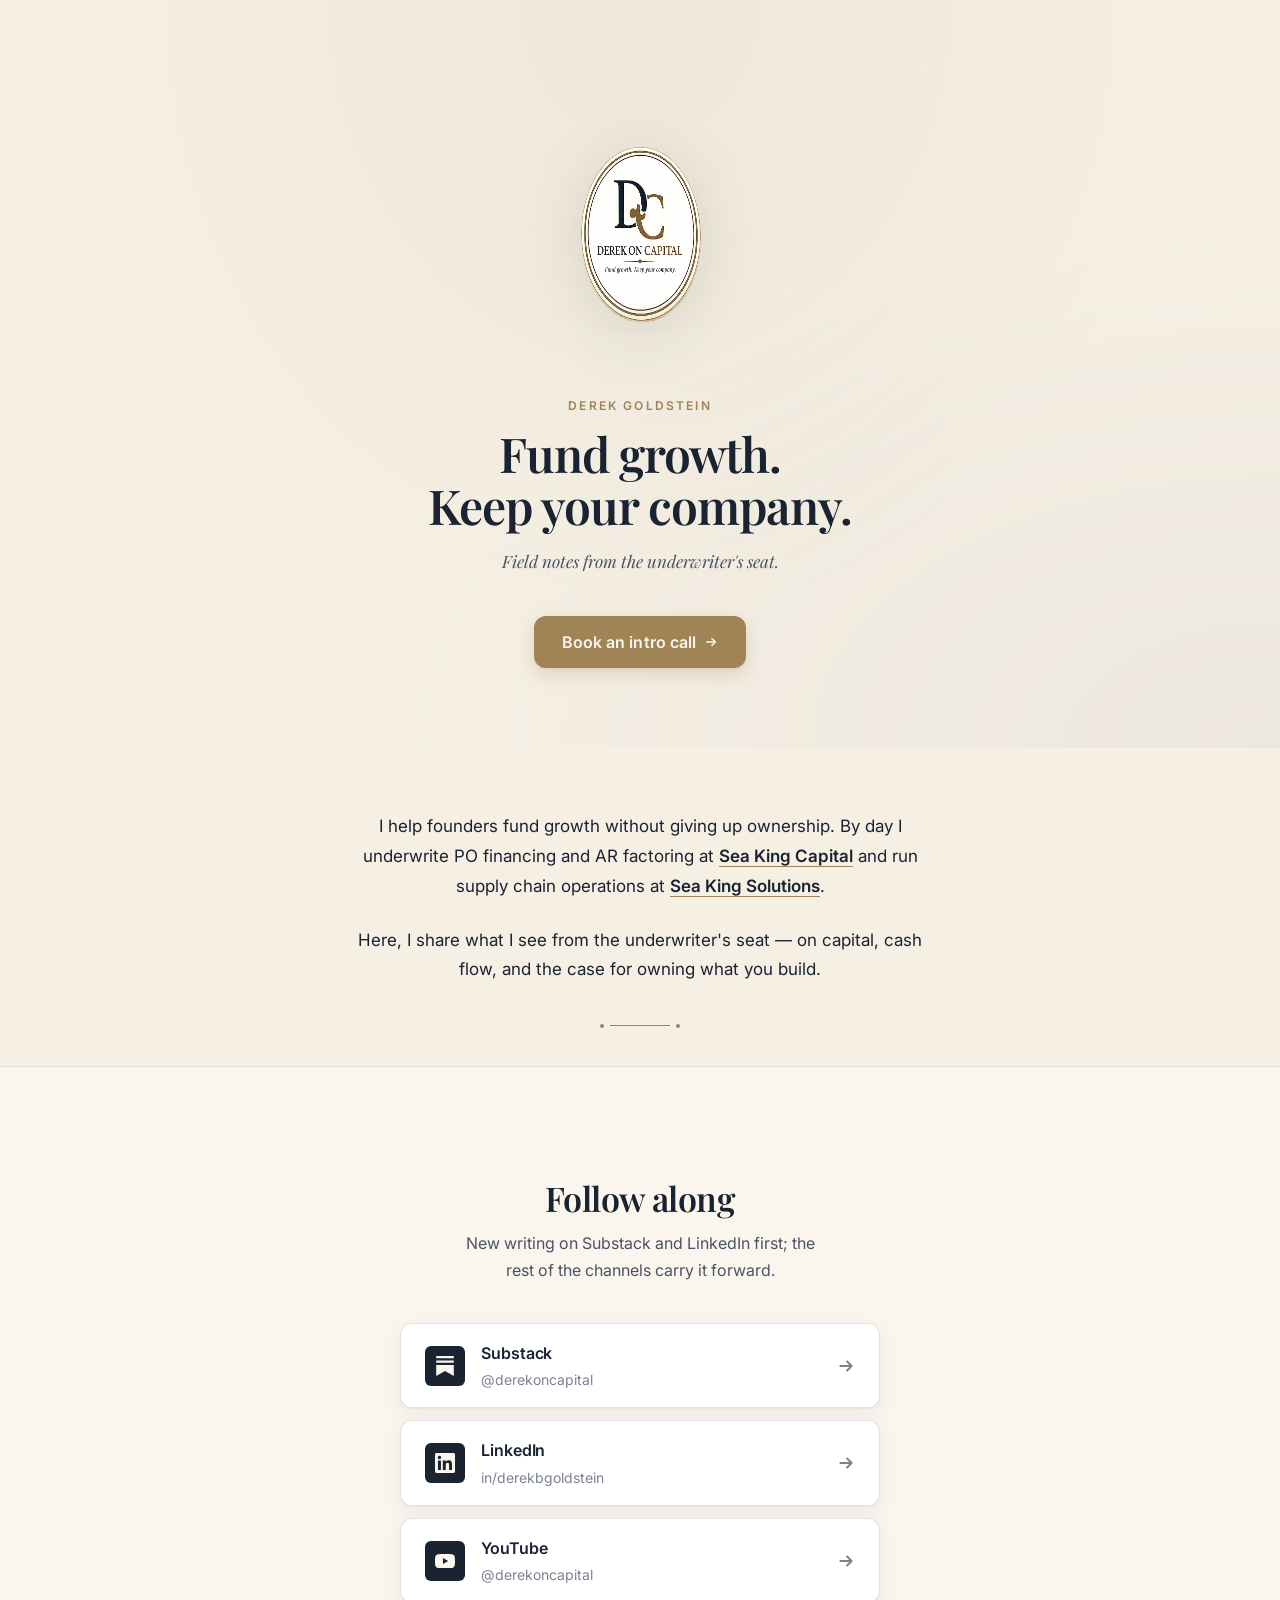
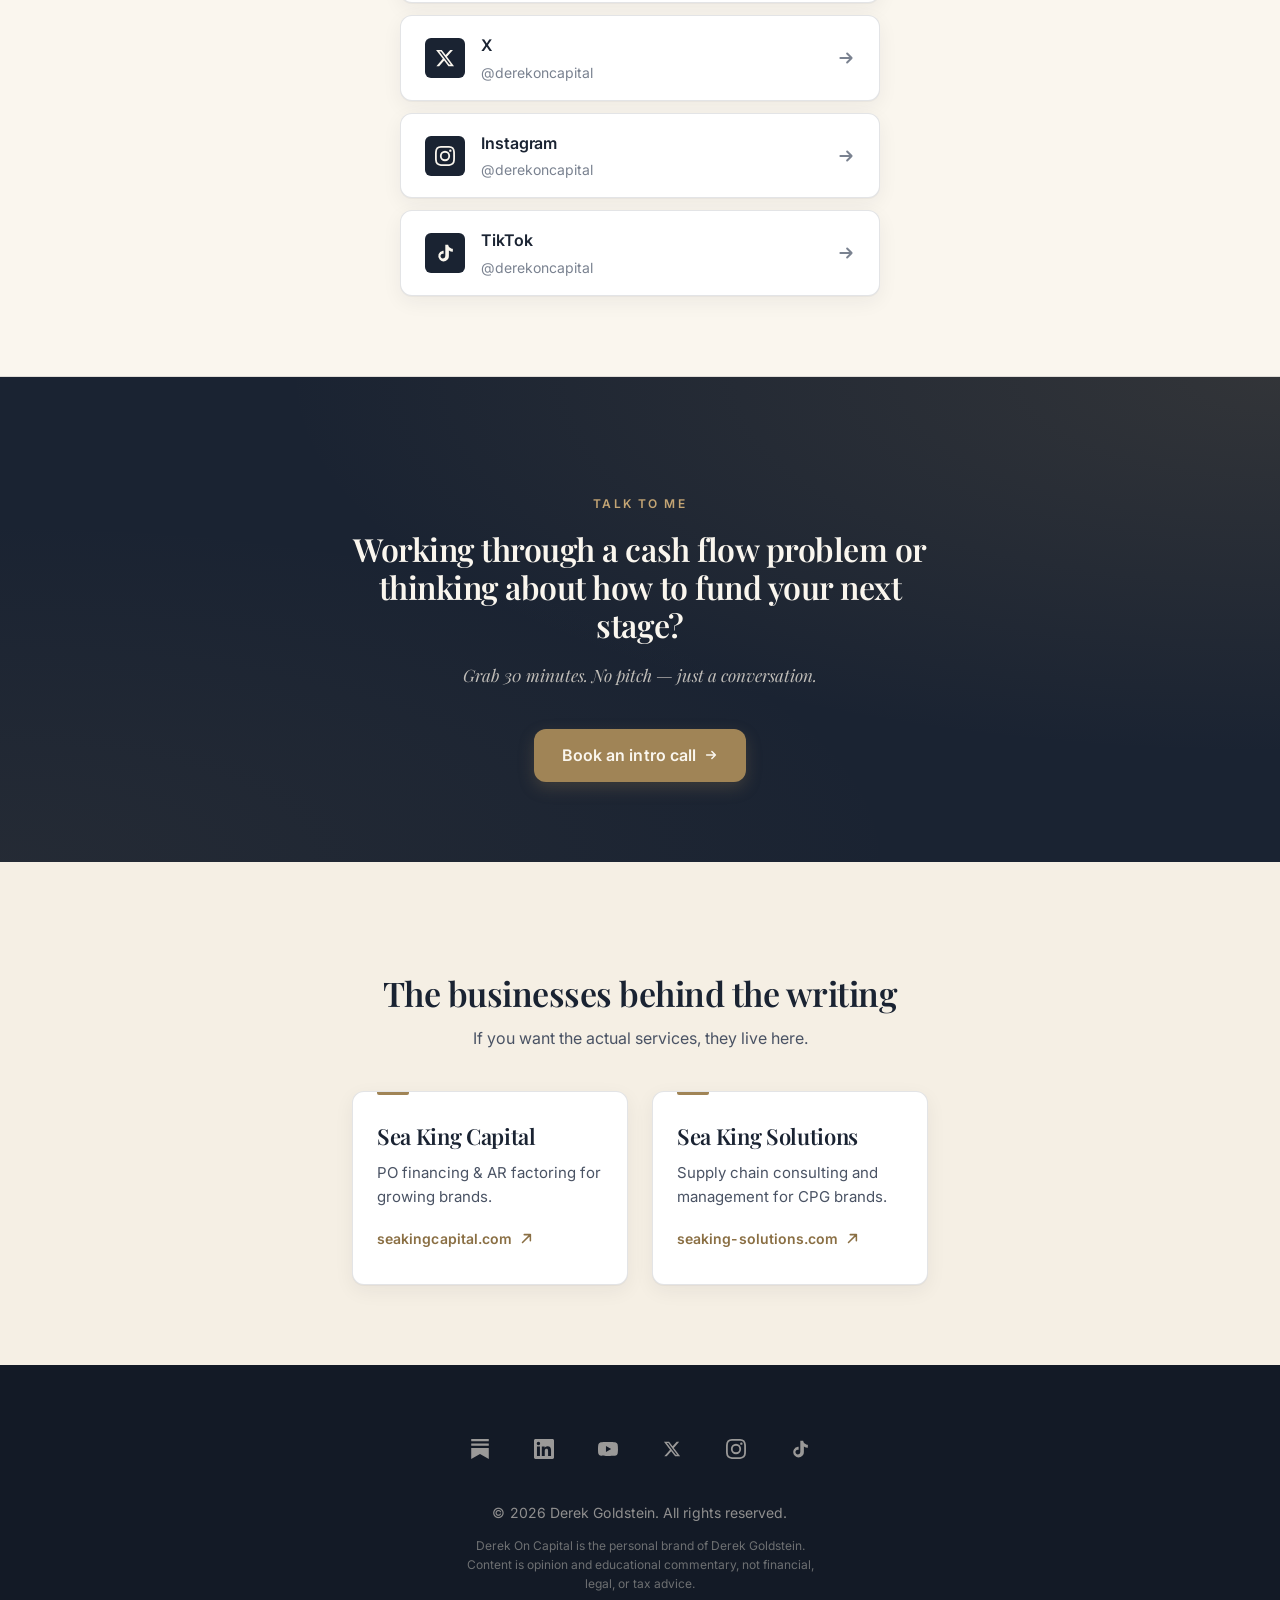
==== index.html @ bd054a9c "Build out derekoncapital.com — single-page personal site Static HTML/CSS/JS site, no build step. Sam" ====
<!DOCTYPE html>
<html lang="en">
<head>
  <meta charset="UTF-8">
  <meta name="viewport" content="width=device-width, initial-scale=1.0">
  <title>Derek On Capital — Fund growth. Keep your company.</title>
  <meta name="description" content="Field notes from the underwriter's seat. Helping founders fund growth without giving up ownership.">
  <meta name="author" content="Derek Goldstein">
  <meta name="theme-color" content="#1a2332">

  <!-- Open Graph -->
  <meta property="og:title" content="Derek On Capital — Fund growth. Keep your company.">
  <meta property="og:description" content="Field notes from the underwriter's seat. Helping founders fund growth without giving up ownership.">
  <meta property="og:type" content="website">
  <meta property="og:url" content="https://derekoncapital.com/">
  <meta property="og:image" content="logo.png">
  <meta property="og:site_name" content="Derek On Capital">

  <!-- Twitter / X -->
  <meta name="twitter:card" content="summary_large_image">
  <meta name="twitter:title" content="Derek On Capital — Fund growth. Keep your company.">
  <meta name="twitter:description" content="Field notes from the underwriter's seat.">
  <meta name="twitter:image" content="logo.png">
  <meta name="twitter:site" content="@derekoncapital">

  <link rel="icon" type="image/png" href="favicon.png">
  <link rel="apple-touch-icon" href="favicon.png">

  <link rel="preconnect" href="https://fonts.googleapis.com">
  <link rel="preconnect" href="https://fonts.gstatic.com" crossorigin>
  <link href="https://fonts.googleapis.com/css2?family=Playfair+Display:ital,wght@0,400;0,500;0,600;0,700;1,400&family=Inter:wght@400;500;600;700&display=swap" rel="stylesheet">

  <link rel="stylesheet" href="styles.css">

  <!-- ANALYTICS PLACEHOLDER — drop GA / Plausible snippet here when ready -->
</head>
<body>
  <a href="#main-content" class="skip-link">Skip to main content</a>

  <main id="main-content">

    <!-- ─────────── HERO ─────────── -->
    <section class="hero" aria-label="Derek On Capital">
      <div class="container hero-inner">
        <img src="logo.png" alt="Derek On Capital" class="hero-logo" width="280" height="280">
        <p class="hero-eyebrow">Derek Goldstein</p>
        <h1 class="hero-title">Fund growth.<br>Keep your company.</h1>
        <p class="hero-sub"><em>Field notes from the underwriter's seat.</em></p>
        <a href="https://calendly.com/derek-seakingcapital/intro-call" target="_blank" rel="noopener noreferrer" class="btn btn-primary btn-lg hero-cta">
          Book an intro call
          <svg width="14" height="14" viewBox="0 0 16 16" fill="none" aria-hidden="true"><path d="M3 8h10M9 4l4 4-4 4" stroke="currentColor" stroke-width="1.75" stroke-linecap="round" stroke-linejoin="round"/></svg>
        </a>
      </div>
    </section>

    <!-- ─────────── ABOUT ─────────── -->
    <section class="about" aria-label="About">
      <div class="container about-inner">
        <p class="about-copy">
          I help founders fund growth without giving up ownership. By day I underwrite PO financing and AR factoring at <a href="https://seakingcapital.com" target="_blank" rel="noopener noreferrer">Sea King Capital</a> and run supply chain operations at <a href="https://seaking-solutions.com" target="_blank" rel="noopener noreferrer">Sea King Solutions</a>.
        </p>
        <p class="about-copy">
          Here, I share what I see from the underwriter's seat — on capital, cash flow, and the case for owning what you build.
        </p>
        <span class="rule" aria-hidden="true"></span>
      </div>
    </section>

    <!-- ─────────── FOLLOW / LINKTREE ─────────── -->
    <section class="links" aria-label="Follow Derek">
      <div class="container">
        <h2 class="section-title">Follow along</h2>
        <p class="section-desc">New writing on Substack and LinkedIn first; the rest of the channels carry it forward.</p>

        <ul class="link-stack" role="list">
          <li>
            <a href="https://substack.com/@derekoncapital" target="_blank" rel="noopener noreferrer" class="link-card" aria-label="Substack — derekoncapital">
              <span class="link-icon" aria-hidden="true">
                <svg viewBox="0 0 24 24" fill="currentColor"><path d="M22.539 8.242H1.46V5.406h21.08v2.836zM1.46 10.812V24L12 18.11 22.54 24V10.812H1.46zM22.54 0H1.46v2.836h21.08V0z"/></svg>
              </span>
              <span class="link-text">
                <span class="link-name">Substack</span>
                <span class="link-handle">@derekoncapital</span>
              </span>
              <span class="link-arrow" aria-hidden="true">
                <svg viewBox="0 0 16 16" fill="none"><path d="M3 8h10M9 4l4 4-4 4" stroke="currentColor" stroke-width="1.75" stroke-linecap="round" stroke-linejoin="round"/></svg>
              </span>
            </a>
          </li>

          <li>
            <a href="https://www.linkedin.com/in/derekbgoldstein" target="_blank" rel="noopener noreferrer" class="link-card" aria-label="LinkedIn — derekbgoldstein">
              <span class="link-icon" aria-hidden="true">
                <svg viewBox="0 0 24 24" fill="currentColor"><path d="M20.447 20.452h-3.554v-5.569c0-1.328-.027-3.037-1.852-3.037-1.853 0-2.136 1.445-2.136 2.939v5.667H9.351V9h3.414v1.561h.046c.477-.9 1.637-1.85 3.37-1.85 3.601 0 4.267 2.37 4.267 5.455v6.286zM5.337 7.433a2.062 2.062 0 01-2.063-2.065 2.063 2.063 0 112.063 2.065zm1.782 13.019H3.555V9h3.564v11.452zM22.225 0H1.771C.792 0 0 .774 0 1.729v20.542C0 23.227.792 24 1.771 24h20.451C23.2 24 24 23.227 24 22.271V1.729C24 .774 23.2 0 22.222 0h.003z"/></svg>
              </span>
              <span class="link-text">
                <span class="link-name">LinkedIn</span>
                <span class="link-handle">in/derekbgoldstein</span>
              </span>
              <span class="link-arrow" aria-hidden="true">
                <svg viewBox="0 0 16 16" fill="none"><path d="M3 8h10M9 4l4 4-4 4" stroke="currentColor" stroke-width="1.75" stroke-linecap="round" stroke-linejoin="round"/></svg>
              </span>
            </a>
          </li>

          <li>
            <a href="https://m.youtube.com/@derekoncapital" target="_blank" rel="noopener noreferrer" class="link-card" aria-label="YouTube — derekoncapital">
              <span class="link-icon" aria-hidden="true">
                <svg viewBox="0 0 24 24" fill="currentColor"><path d="M23.498 6.186a3.016 3.016 0 00-2.122-2.136C19.505 3.545 12 3.545 12 3.545s-7.505 0-9.377.505A3.017 3.017 0 00.502 6.186C0 8.07 0 12 0 12s0 3.93.502 5.814a3.016 3.016 0 002.122 2.136c1.871.505 9.376.505 9.376.505s7.505 0 9.377-.505a3.015 3.015 0 002.122-2.136C24 15.93 24 12 24 12s0-3.93-.502-5.814zM9.545 15.568V8.432L15.818 12l-6.273 3.568z"/></svg>
              </span>
              <span class="link-text">
                <span class="link-name">YouTube</span>
                <span class="link-handle">@derekoncapital</span>
              </span>
              <span class="link-arrow" aria-hidden="true">
                <svg viewBox="0 0 16 16" fill="none"><path d="M3 8h10M9 4l4 4-4 4" stroke="currentColor" stroke-width="1.75" stroke-linecap="round" stroke-linejoin="round"/></svg>
              </span>
            </a>
          </li>

          <li>
            <a href="https://x.com/derekoncapital" target="_blank" rel="noopener noreferrer" class="link-card" aria-label="X — derekoncapital">
              <span class="link-icon" aria-hidden="true">
                <svg viewBox="0 0 24 24" fill="currentColor"><path d="M18.244 2.25h3.308l-7.227 8.26 8.502 11.24H16.17l-5.214-6.817L4.99 21.75H1.68l7.73-8.835L1.254 2.25H8.08l4.713 6.231 5.45-6.231zm-1.161 17.52h1.833L7.084 4.126H5.117l11.966 15.644z"/></svg>
              </span>
              <span class="link-text">
                <span class="link-name">X</span>
                <span class="link-handle">@derekoncapital</span>
              </span>
              <span class="link-arrow" aria-hidden="true">
                <svg viewBox="0 0 16 16" fill="none"><path d="M3 8h10M9 4l4 4-4 4" stroke="currentColor" stroke-width="1.75" stroke-linecap="round" stroke-linejoin="round"/></svg>
              </span>
            </a>
          </li>

          <li>
            <a href="https://www.instagram.com/derekoncapital" target="_blank" rel="noopener noreferrer" class="link-card" aria-label="Instagram — derekoncapital">
              <span class="link-icon" aria-hidden="true">
                <svg viewBox="0 0 24 24" fill="currentColor"><path d="M12 2.163c3.204 0 3.584.012 4.85.07 3.252.148 4.771 1.691 4.919 4.919.058 1.265.069 1.645.069 4.849 0 3.205-.012 3.584-.069 4.849-.149 3.225-1.664 4.771-4.919 4.919-1.266.058-1.644.07-4.85.07-3.204 0-3.584-.012-4.849-.07-3.26-.149-4.771-1.699-4.919-4.92-.058-1.265-.07-1.644-.07-4.849 0-3.204.013-3.583.07-4.849.149-3.227 1.664-4.771 4.919-4.919 1.266-.057 1.645-.069 4.849-.069zM12 0C8.741 0 8.333.014 7.053.072 2.695.272.273 2.69.073 7.052.014 8.333 0 8.741 0 12c0 3.259.014 3.668.072 4.948.2 4.358 2.618 6.78 6.98 6.98C8.333 23.986 8.741 24 12 24c3.259 0 3.668-.014 4.948-.072 4.354-.2 6.782-2.618 6.979-6.98.059-1.28.073-1.689.073-4.948 0-3.259-.014-3.667-.072-4.947-.196-4.354-2.617-6.78-6.979-6.98C15.668.014 15.259 0 12 0zm0 5.838a6.162 6.162 0 100 12.324 6.162 6.162 0 000-12.324zM12 16a4 4 0 110-8 4 4 0 010 8zm6.406-11.845a1.44 1.44 0 100 2.881 1.44 1.44 0 000-2.881z"/></svg>
              </span>
              <span class="link-text">
                <span class="link-name">Instagram</span>
                <span class="link-handle">@derekoncapital</span>
              </span>
              <span class="link-arrow" aria-hidden="true">
                <svg viewBox="0 0 16 16" fill="none"><path d="M3 8h10M9 4l4 4-4 4" stroke="currentColor" stroke-width="1.75" stroke-linecap="round" stroke-linejoin="round"/></svg>
              </span>
            </a>
          </li>

          <li>
            <a href="https://www.tiktok.com/@derekoncapital" target="_blank" rel="noopener noreferrer" class="link-card" aria-label="TikTok — derekoncapital">
              <span class="link-icon" aria-hidden="true">
                <svg viewBox="0 0 24 24" fill="currentColor"><path d="M19.59 6.69a4.83 4.83 0 01-3.77-4.25V2h-3.45v13.67a2.89 2.89 0 01-5.2 1.74 2.89 2.89 0 012.31-4.64 2.93 2.93 0 01.88.13V9.4a6.84 6.84 0 00-1-.05A6.33 6.33 0 005.8 20.1a6.34 6.34 0 0010.86-4.43V8.86a8.16 8.16 0 004.77 1.52v-3.4a4.85 4.85 0 01-1.84-.29z"/></svg>
              </span>
              <span class="link-text">
                <span class="link-name">TikTok</span>
                <span class="link-handle">@derekoncapital</span>
              </span>
              <span class="link-arrow" aria-hidden="true">
                <svg viewBox="0 0 16 16" fill="none"><path d="M3 8h10M9 4l4 4-4 4" stroke="currentColor" stroke-width="1.75" stroke-linecap="round" stroke-linejoin="round"/></svg>
              </span>
            </a>
          </li>
        </ul>
      </div>
    </section>

    <!-- ─────────── BOOK A CALL CTA ─────────── -->
    <section class="cta" aria-label="Book a call">
      <div class="container cta-inner">
        <span class="cta-eyebrow">Talk to me</span>
        <h2 class="cta-title">Working through a cash flow problem or thinking about how to fund your next stage?</h2>
        <p class="cta-sub">Grab 30 minutes. No pitch — just a conversation.</p>
        <a href="https://calendly.com/derek-seakingcapital/intro-call" target="_blank" rel="noopener noreferrer" class="btn btn-primary btn-lg">
          Book an intro call
          <svg width="14" height="14" viewBox="0 0 16 16" fill="none" aria-hidden="true"><path d="M3 8h10M9 4l4 4-4 4" stroke="currentColor" stroke-width="1.75" stroke-linecap="round" stroke-linejoin="round"/></svg>
        </a>
      </div>
    </section>

    <!-- ─────────── BUSINESSES ─────────── -->
    <section class="businesses" aria-label="Businesses">
      <div class="container">
        <h2 class="section-title">The businesses behind the writing</h2>
        <p class="section-desc">If you want the actual services, they live here.</p>

        <div class="biz-grid">
          <a href="https://seakingcapital.com" target="_blank" rel="noopener noreferrer" class="biz-card">
            <h3 class="biz-name">Sea King Capital</h3>
            <p class="biz-desc">PO financing &amp; AR factoring for growing brands.</p>
            <span class="biz-link">seakingcapital.com
              <svg width="14" height="14" viewBox="0 0 16 16" fill="none" aria-hidden="true"><path d="M6 3h7v7M13 3L4 12" stroke="currentColor" stroke-width="1.75" stroke-linecap="round" stroke-linejoin="round"/></svg>
            </span>
          </a>

          <a href="https://seaking-solutions.com" target="_blank" rel="noopener noreferrer" class="biz-card">
            <h3 class="biz-name">Sea King Solutions</h3>
            <p class="biz-desc">Supply chain consulting and management for CPG brands.</p>
            <span class="biz-link">seaking-solutions.com
              <svg width="14" height="14" viewBox="0 0 16 16" fill="none" aria-hidden="true"><path d="M6 3h7v7M13 3L4 12" stroke="currentColor" stroke-width="1.75" stroke-linecap="round" stroke-linejoin="round"/></svg>
            </span>
          </a>
        </div>
      </div>
    </section>

  </main>

  <!-- ─────────── FOOTER ─────────── -->
  <footer class="site-footer">
    <div class="container footer-inner">
      <ul class="footer-socials" role="list" aria-label="Social channels">
        <li><a href="https://substack.com/@derekoncapital" target="_blank" rel="noopener noreferrer" aria-label="Substack"><svg viewBox="0 0 24 24" fill="currentColor" width="20" height="20"><path d="M22.539 8.242H1.46V5.406h21.08v2.836zM1.46 10.812V24L12 18.11 22.54 24V10.812H1.46zM22.54 0H1.46v2.836h21.08V0z"/></svg></a></li>
        <li><a href="https://www.linkedin.com/in/derekbgoldstein" target="_blank" rel="noopener noreferrer" aria-label="LinkedIn"><svg viewBox="0 0 24 24" fill="currentColor" width="20" height="20"><path d="M20.447 20.452h-3.554v-5.569c0-1.328-.027-3.037-1.852-3.037-1.853 0-2.136 1.445-2.136 2.939v5.667H9.351V9h3.414v1.561h.046c.477-.9 1.637-1.85 3.37-1.85 3.601 0 4.267 2.37 4.267 5.455v6.286zM5.337 7.433a2.062 2.062 0 01-2.063-2.065 2.063 2.063 0 112.063 2.065zm1.782 13.019H3.555V9h3.564v11.452zM22.225 0H1.771C.792 0 0 .774 0 1.729v20.542C0 23.227.792 24 1.771 24h20.451C23.2 24 24 23.227 24 22.271V1.729C24 .774 23.2 0 22.222 0h.003z"/></svg></a></li>
        <li><a href="https://m.youtube.com/@derekoncapital" target="_blank" rel="noopener noreferrer" aria-label="YouTube"><svg viewBox="0 0 24 24" fill="currentColor" width="20" height="20"><path d="M23.498 6.186a3.016 3.016 0 00-2.122-2.136C19.505 3.545 12 3.545 12 3.545s-7.505 0-9.377.505A3.017 3.017 0 00.502 6.186C0 8.07 0 12 0 12s0 3.93.502 5.814a3.016 3.016 0 002.122 2.136c1.871.505 9.376.505 9.376.505s7.505 0 9.377-.505a3.015 3.015 0 002.122-2.136C24 15.93 24 12 24 12s0-3.93-.502-5.814zM9.545 15.568V8.432L15.818 12l-6.273 3.568z"/></svg></a></li>
        <li><a href="https://x.com/derekoncapital" target="_blank" rel="noopener noreferrer" aria-label="X"><svg viewBox="0 0 24 24" fill="currentColor" width="18" height="18"><path d="M18.244 2.25h3.308l-7.227 8.26 8.502 11.24H16.17l-5.214-6.817L4.99 21.75H1.68l7.73-8.835L1.254 2.25H8.08l4.713 6.231 5.45-6.231zm-1.161 17.52h1.833L7.084 4.126H5.117l11.966 15.644z"/></svg></a></li>
        <li><a href="https://www.instagram.com/derekoncapital" target="_blank" rel="noopener noreferrer" aria-label="Instagram"><svg viewBox="0 0 24 24" fill="currentColor" width="20" height="20"><path d="M12 2.163c3.204 0 3.584.012 4.85.07 3.252.148 4.771 1.691 4.919 4.919.058 1.265.069 1.645.069 4.849 0 3.205-.012 3.584-.069 4.849-.149 3.225-1.664 4.771-4.919 4.919-1.266.058-1.644.07-4.85.07-3.204 0-3.584-.012-4.849-.07-3.26-.149-4.771-1.699-4.919-4.92-.058-1.265-.07-1.644-.07-4.849 0-3.204.013-3.583.07-4.849.149-3.227 1.664-4.771 4.919-4.919 1.266-.057 1.645-.069 4.849-.069zM12 0C8.741 0 8.333.014 7.053.072 2.695.272.273 2.69.073 7.052.014 8.333 0 8.741 0 12c0 3.259.014 3.668.072 4.948.2 4.358 2.618 6.78 6.98 6.98C8.333 23.986 8.741 24 12 24c3.259 0 3.668-.014 4.948-.072 4.354-.2 6.782-2.618 6.979-6.98.059-1.28.073-1.689.073-4.948 0-3.259-.014-3.667-.072-4.947-.196-4.354-2.617-6.78-6.979-6.98C15.668.014 15.259 0 12 0zm0 5.838a6.162 6.162 0 100 12.324 6.162 6.162 0 000-12.324zM12 16a4 4 0 110-8 4 4 0 010 8zm6.406-11.845a1.44 1.44 0 100 2.881 1.44 1.44 0 000-2.881z"/></svg></a></li>
        <li><a href="https://www.tiktok.com/@derekoncapital" target="_blank" rel="noopener noreferrer" aria-label="TikTok"><svg viewBox="0 0 24 24" fill="currentColor" width="20" height="20"><path d="M19.59 6.69a4.83 4.83 0 01-3.77-4.25V2h-3.45v13.67a2.89 2.89 0 01-5.2 1.74 2.89 2.89 0 012.31-4.64 2.93 2.93 0 01.88.13V9.4a6.84 6.84 0 00-1-.05A6.33 6.33 0 005.8 20.1a6.34 6.34 0 0010.86-4.43V8.86a8.16 8.16 0 004.77 1.52v-3.4a4.85 4.85 0 01-1.84-.29z"/></svg></a></li>
      </ul>

      <p class="footer-copy">&copy; <span id="footer-year">2026</span> Derek Goldstein. All rights reserved.</p>
      <p class="footer-disclaimer">Derek On Capital is the personal brand of Derek Goldstein. Content is opinion and educational commentary, not financial, legal, or tax advice.</p>
    </div>
  </footer>

  <script src="script.js"></script>
</body>
</html>
---- styles.css ----
/* ═══════════════════════════════════════════════════════════════
   DEREK ON CAPITAL — Styles
   Mobile-first. Designed at 375px, scales up.
   ═══════════════════════════════════════════════════════════════ */

:root {
  /* Brand palette — sampled from logo */
  --navy: #1a2332;
  --navy-deep: #131a26;
  --navy-soft: #2a3445;
  --bronze: #a08456;
  --bronze-deep: #8a6f44;
  --bronze-light: #c4a574;
  --cream: #f5efe4;
  --cream-deep: #ede5d4;
  --cream-soft: #faf6ee;
  --ink: #1a2332;
  --ink-soft: #4a5364;
  --ink-mute: #7a8290;
  --hairline: rgba(26, 35, 50, 0.12);

  /* Typography */
  --font-serif: 'Playfair Display', 'Cormorant Garamond', Georgia, serif;
  --font-sans: 'Inter', -apple-system, BlinkMacSystemFont, 'Segoe UI', Helvetica, Arial, sans-serif;

  /* Spacing */
  --s-1: 0.25rem;
  --s-2: 0.5rem;
  --s-3: 0.75rem;
  --s-4: 1rem;
  --s-5: 1.5rem;
  --s-6: 2rem;
  --s-7: 2.5rem;
  --s-8: 3rem;
  --s-9: 4rem;
  --s-10: 5rem;
  --s-12: 7rem;

  /* Radii */
  --r-sm: 6px;
  --r-md: 12px;
  --r-lg: 18px;
  --r-pill: 999px;

  /* Shadows */
  --shadow-sm: 0 1px 2px rgba(26, 35, 50, 0.05);
  --shadow-md: 0 4px 14px rgba(26, 35, 50, 0.06);
  --shadow-lg: 0 10px 32px rgba(26, 35, 50, 0.08);
  --shadow-card: 0 1px 0 rgba(26, 35, 50, 0.04), 0 6px 20px rgba(26, 35, 50, 0.06);
  --shadow-card-hover: 0 1px 0 rgba(26, 35, 50, 0.06), 0 12px 32px rgba(26, 35, 50, 0.10);

  --max: 640px;
  --max-wide: 960px;

  --t-fast: 0.18s cubic-bezier(0.4, 0, 0.2, 1);
  --t-base: 0.28s cubic-bezier(0.4, 0, 0.2, 1);
}

/* ── Reset ──────────────────────────────────────────────────── */
*, *::before, *::after { box-sizing: border-box; margin: 0; padding: 0; }

html {
  scroll-behavior: smooth;
  -webkit-text-size-adjust: 100%;
  -webkit-tap-highlight-color: transparent;
}

@media (prefers-reduced-motion: reduce) {
  html { scroll-behavior: auto; }
  *, *::before, *::after {
    animation-duration: 0.01ms !important;
    animation-iteration-count: 1 !important;
    transition-duration: 0.01ms !important;
  }
}

body {
  font-family: var(--font-sans);
  font-size: 16px;
  line-height: 1.65;
  color: var(--ink);
  background: var(--cream);
  -webkit-font-smoothing: antialiased;
  -moz-osx-font-smoothing: grayscale;
  overflow-x: hidden;
}

img, svg { max-width: 100%; height: auto; display: block; }
a { color: inherit; text-decoration: none; }
ul, ol { list-style: none; }

h1, h2, h3, h4 {
  font-family: var(--font-serif);
  font-weight: 600;
  line-height: 1.15;
  letter-spacing: -0.015em;
  color: var(--navy);
}

em, i {
  font-family: var(--font-serif);
  font-style: italic;
  font-weight: 400;
}

::selection {
  background: var(--bronze);
  color: var(--cream-soft);
}

/* ── Container ──────────────────────────────────────────────── */
.container {
  width: 100%;
  max-width: var(--max);
  margin: 0 auto;
  padding: 0 var(--s-5);
}

/* ── Skip Link ──────────────────────────────────────────────── */
.skip-link {
  position: absolute;
  top: -100%;
  left: var(--s-4);
  background: var(--navy);
  color: var(--cream-soft);
  padding: var(--s-2) var(--s-4);
  border-radius: var(--r-sm);
  z-index: 9999;
  font-size: 0.875rem;
  font-weight: 500;
  transition: top var(--t-fast);
}
.skip-link:focus { top: var(--s-2); }

/* ── Buttons ────────────────────────────────────────────────── */
.btn {
  display: inline-flex;
  align-items: center;
  justify-content: center;
  gap: 0.5rem;
  font-family: var(--font-sans);
  font-weight: 600;
  font-size: 0.9375rem;
  letter-spacing: 0.005em;
  border: none;
  border-radius: var(--r-md);
  cursor: pointer;
  transition: all var(--t-fast);
  text-decoration: none;
  padding: 0.875rem 1.5rem;
  line-height: 1.3;
  min-height: 48px;
}
.btn:focus-visible {
  outline: 2px solid var(--bronze);
  outline-offset: 3px;
}

.btn-primary {
  background: var(--bronze);
  color: var(--cream-soft);
  box-shadow: 0 1px 0 rgba(0, 0, 0, 0.04), 0 6px 16px rgba(160, 132, 86, 0.25);
}
.btn-primary:hover {
  background: var(--bronze-deep);
  transform: translateY(-1px);
  box-shadow: 0 1px 0 rgba(0, 0, 0, 0.04), 0 10px 24px rgba(160, 132, 86, 0.3);
}
.btn-primary:active { transform: translateY(0); }

.btn-lg {
  padding: 1rem 1.75rem;
  font-size: 1rem;
  min-height: 52px;
}

/* ── Section utilities ──────────────────────────────────────── */
.section-title {
  font-size: clamp(1.625rem, 5vw, 2.125rem);
  margin-bottom: var(--s-3);
}
.section-desc {
  font-size: 1rem;
  color: var(--ink-soft);
  margin-bottom: var(--s-7);
  line-height: 1.65;
}

.rule {
  display: block;
  width: 60px;
  height: 1px;
  background: var(--bronze);
  margin: var(--s-7) auto 0;
  position: relative;
}
.rule::before, .rule::after {
  content: "";
  position: absolute;
  top: 50%;
  width: 4px;
  height: 4px;
  background: var(--bronze);
  border-radius: 50%;
  transform: translateY(-50%);
}
.rule::before { left: -10px; }
.rule::after { right: -10px; }

/* ═══════════════════════════════════════ HERO ═══════════════════════════════════════ */
.hero {
  background: var(--cream);
  padding: var(--s-9) 0 var(--s-8);
  position: relative;
  overflow: hidden;
}
.hero::before {
  content: "";
  position: absolute;
  inset: 0;
  background:
    radial-gradient(ellipse at top, rgba(160, 132, 86, 0.08), transparent 60%),
    radial-gradient(ellipse at bottom right, rgba(26, 35, 50, 0.04), transparent 50%);
  pointer-events: none;
}

.hero-inner {
  text-align: center;
  position: relative;
  z-index: 1;
  display: flex;
  flex-direction: column;
  align-items: center;
}

.hero-logo {
  width: 200px;
  height: 200px;
  margin: 0 auto var(--s-5);
  filter: drop-shadow(0 10px 30px rgba(26, 35, 50, 0.12));
}

.hero-eyebrow {
  font-family: var(--font-sans);
  font-size: 0.75rem;
  font-weight: 600;
  letter-spacing: 0.18em;
  text-transform: uppercase;
  color: var(--bronze);
  margin-bottom: var(--s-3);
}

.hero-title {
  font-size: clamp(2rem, 8vw, 3rem);
  font-weight: 600;
  line-height: 1.08;
  letter-spacing: -0.02em;
  margin-bottom: var(--s-4);
  color: var(--navy);
}

.hero-sub {
  font-family: var(--font-serif);
  font-style: italic;
  font-weight: 400;
  font-size: 1.0625rem;
  color: var(--ink-soft);
  margin-bottom: var(--s-7);
  max-width: 32ch;
}

.hero-cta {
  width: 100%;
  max-width: 320px;
}

/* ═══════════════════════════════════════ ABOUT ═══════════════════════════════════════ */
.about {
  padding: var(--s-9) 0 var(--s-7);
  background: var(--cream);
}
.about-inner {
  max-width: 560px;
  text-align: center;
}
.about-copy {
  font-size: 1.0625rem;
  line-height: 1.75;
  color: var(--ink);
  margin-bottom: var(--s-5);
}
.about-copy:last-of-type { margin-bottom: 0; }
.about-copy a {
  color: var(--navy);
  font-weight: 600;
  border-bottom: 1px solid var(--bronze);
  transition: color var(--t-fast), border-color var(--t-fast);
}
.about-copy a:hover {
  color: var(--bronze-deep);
  border-bottom-color: var(--bronze-deep);
}

/* ═══════════════════════════════════════ LINKS ═══════════════════════════════════════ */
.links {
  padding: var(--s-9) 0 var(--s-8);
  background: var(--cream-soft);
  border-top: 1px solid var(--hairline);
  border-bottom: 1px solid var(--hairline);
}
.links .section-title,
.links .section-desc {
  text-align: center;
  margin-left: auto;
  margin-right: auto;
}
.links .section-desc { max-width: 36ch; }

.link-stack {
  display: flex;
  flex-direction: column;
  gap: var(--s-3);
  max-width: 480px;
  margin: 0 auto;
}

.link-card {
  display: flex;
  align-items: center;
  gap: var(--s-4);
  background: #fff;
  border: 1px solid var(--hairline);
  border-radius: var(--r-md);
  padding: var(--s-4) var(--s-5);
  min-height: 68px;
  transition: transform var(--t-fast), box-shadow var(--t-fast), border-color var(--t-fast);
  box-shadow: var(--shadow-card);
}
.link-card:hover {
  transform: translateY(-2px);
  border-color: var(--bronze);
  box-shadow: var(--shadow-card-hover);
}
.link-card:focus-visible {
  outline: 2px solid var(--bronze);
  outline-offset: 3px;
}

.link-icon {
  flex: 0 0 40px;
  width: 40px;
  height: 40px;
  display: grid;
  place-items: center;
  background: var(--navy);
  border-radius: var(--r-sm);
  color: var(--cream-soft);
  transition: background var(--t-fast);
}
.link-icon svg { width: 20px; height: 20px; }
.link-card:hover .link-icon { background: var(--bronze); }

.link-text {
  flex: 1;
  display: flex;
  flex-direction: column;
  min-width: 0;
}
.link-name {
  font-family: var(--font-sans);
  font-weight: 600;
  font-size: 1rem;
  color: var(--navy);
  letter-spacing: -0.005em;
}
.link-handle {
  font-size: 0.875rem;
  color: var(--ink-mute);
  margin-top: 2px;
  font-variant-numeric: tabular-nums;
}

.link-arrow {
  flex: 0 0 auto;
  color: var(--ink-mute);
  transition: color var(--t-fast), transform var(--t-fast);
}
.link-arrow svg { width: 18px; height: 18px; }
.link-card:hover .link-arrow {
  color: var(--bronze);
  transform: translateX(3px);
}

/* ═══════════════════════════════════════ CTA ═══════════════════════════════════════ */
.cta {
  padding: var(--s-10) 0;
  background: var(--navy);
  color: var(--cream-soft);
  position: relative;
  overflow: hidden;
}
.cta::before {
  content: "";
  position: absolute;
  inset: 0;
  background:
    radial-gradient(ellipse at top right, rgba(160, 132, 86, 0.18), transparent 55%),
    radial-gradient(ellipse at bottom left, rgba(160, 132, 86, 0.08), transparent 50%);
  pointer-events: none;
}

.cta-inner {
  text-align: center;
  position: relative;
  z-index: 1;
  max-width: 560px;
}

.cta-eyebrow {
  display: inline-block;
  font-size: 0.75rem;
  font-weight: 600;
  letter-spacing: 0.18em;
  text-transform: uppercase;
  color: var(--bronze-light);
  margin-bottom: var(--s-4);
}

.cta-title {
  font-size: clamp(1.5rem, 5vw, 2rem);
  color: var(--cream-soft);
  margin-bottom: var(--s-4);
  line-height: 1.2;
}

.cta-sub {
  font-family: var(--font-serif);
  font-style: italic;
  font-size: 1.0625rem;
  color: rgba(245, 239, 228, 0.75);
  margin-bottom: var(--s-7);
}

/* ═══════════════════════════════════════ BUSINESSES ═══════════════════════════════════════ */
.businesses {
  padding: var(--s-10) 0 var(--s-9);
  background: var(--cream);
}
.businesses .section-title,
.businesses .section-desc {
  text-align: center;
  margin-left: auto;
  margin-right: auto;
}

.biz-grid {
  display: flex;
  flex-direction: column;
  gap: var(--s-4);
  max-width: 480px;
  margin: 0 auto;
}

.biz-card {
  display: block;
  background: #fff;
  border: 1px solid var(--hairline);
  border-radius: var(--r-md);
  padding: var(--s-6) var(--s-5);
  transition: transform var(--t-fast), box-shadow var(--t-fast), border-color var(--t-fast);
  box-shadow: var(--shadow-card);
  position: relative;
}
.biz-card::before {
  content: "";
  position: absolute;
  top: 0;
  left: var(--s-5);
  width: 32px;
  height: 3px;
  background: var(--bronze);
  border-radius: 0 0 2px 2px;
}
.biz-card:hover {
  transform: translateY(-3px);
  border-color: var(--bronze);
  box-shadow: var(--shadow-card-hover);
}
.biz-card:focus-visible {
  outline: 2px solid var(--bronze);
  outline-offset: 3px;
}

.biz-name {
  font-size: 1.375rem;
  margin-bottom: var(--s-3);
  color: var(--navy);
}
.biz-desc {
  font-size: 0.9375rem;
  color: var(--ink-soft);
  line-height: 1.6;
  margin-bottom: var(--s-4);
}
.biz-link {
  display: inline-flex;
  align-items: center;
  gap: 0.4rem;
  font-size: 0.875rem;
  font-weight: 600;
  color: var(--bronze-deep);
  letter-spacing: 0.005em;
}
.biz-card:hover .biz-link { color: var(--navy); }

/* ═══════════════════════════════════════ FOOTER ═══════════════════════════════════════ */
.site-footer {
  background: var(--navy-deep);
  color: rgba(245, 239, 228, 0.7);
  padding: var(--s-9) 0 var(--s-7);
}
.footer-inner {
  text-align: center;
  max-width: 520px;
}

.footer-socials {
  display: flex;
  justify-content: center;
  align-items: center;
  gap: var(--s-5);
  margin-bottom: var(--s-6);
  flex-wrap: wrap;
}
.footer-socials a {
  display: grid;
  place-items: center;
  width: 40px;
  height: 40px;
  border-radius: 50%;
  color: rgba(245, 239, 228, 0.6);
  transition: color var(--t-fast), background var(--t-fast);
}
.footer-socials a:hover {
  color: var(--bronze-light);
  background: rgba(245, 239, 228, 0.06);
}
.footer-socials a:focus-visible {
  outline: 2px solid var(--bronze);
  outline-offset: 2px;
}

.footer-copy {
  font-size: 0.875rem;
  color: rgba(245, 239, 228, 0.55);
  margin-bottom: var(--s-3);
  letter-spacing: 0.005em;
}

.footer-disclaimer {
  font-size: 0.75rem;
  color: rgba(245, 239, 228, 0.4);
  line-height: 1.6;
  max-width: 44ch;
  margin: 0 auto;
}

/* ═══════════════════════════════════════ RESPONSIVE — TABLET ═══════════════════════════════════════ */
@media (min-width: 640px) {
  .container { padding: 0 var(--s-6); }

  .hero { padding: var(--s-10) 0 var(--s-9); }
  .hero-logo { width: 240px; height: 240px; }
  .hero-cta { width: auto; }

  .biz-grid {
    flex-direction: row;
    max-width: var(--max-wide);
    gap: var(--s-5);
  }
  .biz-card { flex: 1; }
}

/* ═══════════════════════════════════════ RESPONSIVE — DESKTOP ═══════════════════════════════════════ */
@media (min-width: 900px) {
  .container { max-width: var(--max); }

  .hero { padding: var(--s-12) 0 var(--s-10); }
  .hero-logo { width: 260px; height: 260px; }

  .links, .businesses, .cta { padding-top: var(--s-12); padding-bottom: var(--s-10); }

  /* Wider container only for businesses (two cards side by side) */
  .businesses .container,
  .links .container { max-width: var(--max); }
  .businesses .biz-grid { max-width: var(--max-wide); }
}

/* ═══════════════════════════════════════ PRINT ═══════════════════════════════════════ */
@media print {
  .cta, .site-footer { background: #fff; color: #000; }
  .link-card, .biz-card { box-shadow: none; border: 1px solid #ccc; }
}
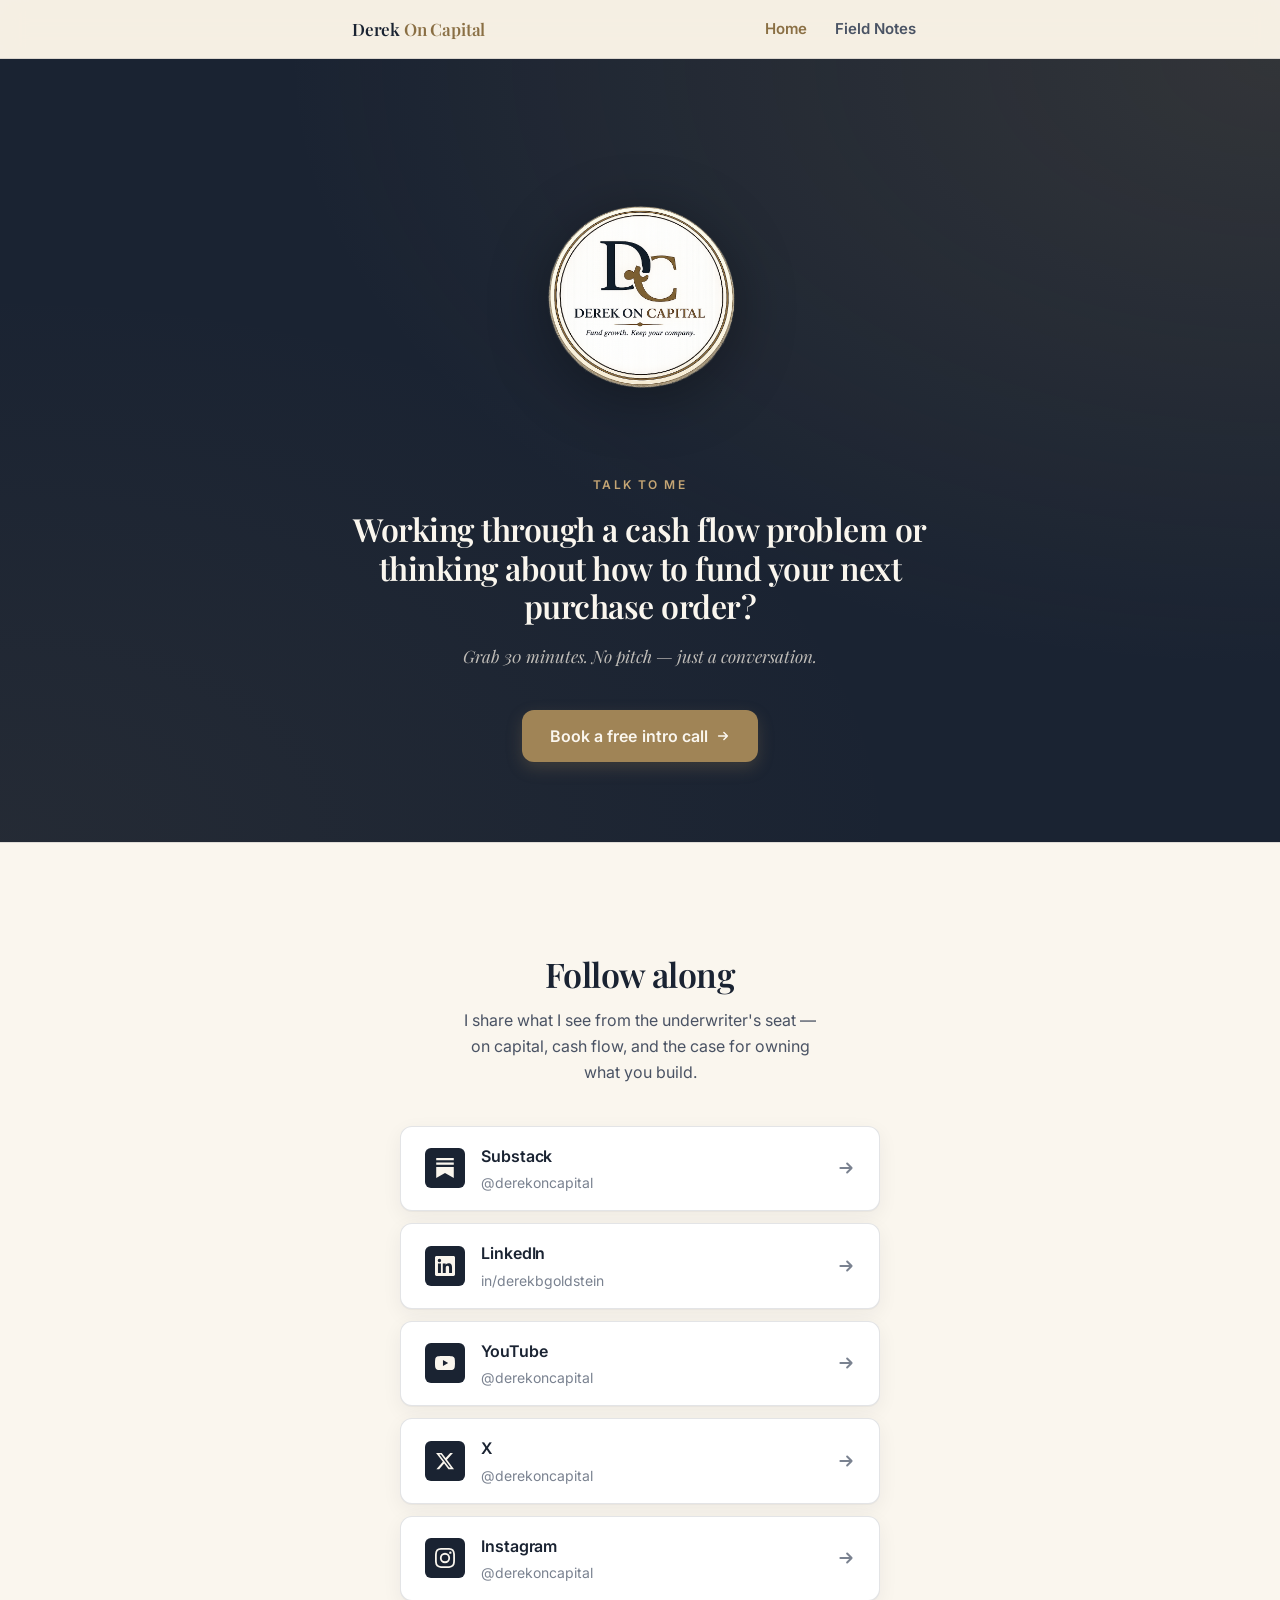
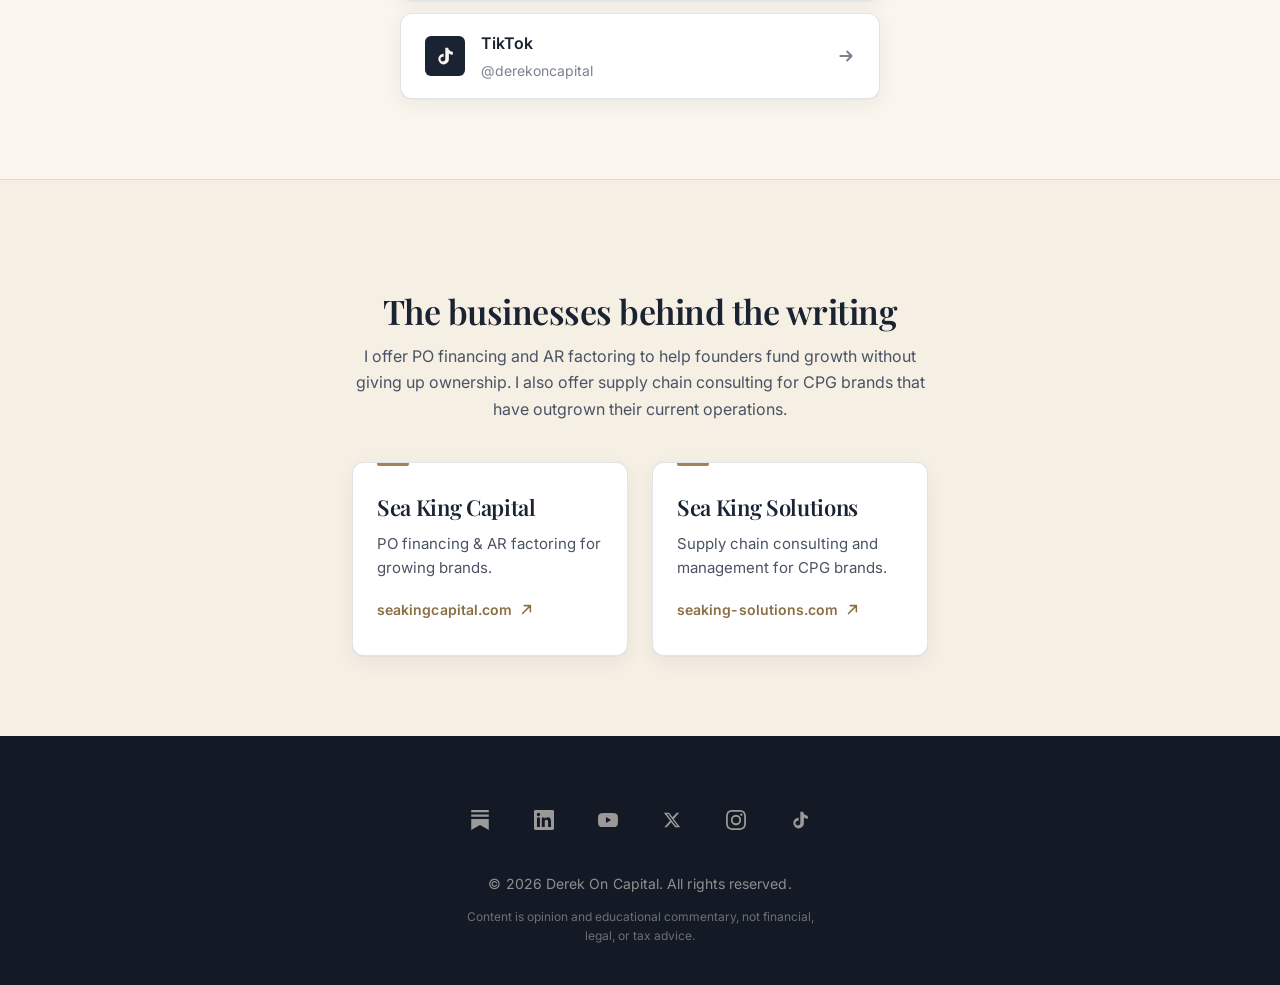
==== commit f54a66e2: "Add /blog/ hub, sticky nav, HTTPS-redirect .htaccess, and SEO scaffolding - Match index.html to live" ====
--- a/index.html
+++ b/index.html
@@ -5,22 +5,25 @@
   <meta name="viewport" content="width=device-width, initial-scale=1.0">
   <title>Derek On Capital — Fund growth. Keep your company.</title>
   <meta name="description" content="Field notes from the underwriter's seat. Helping founders fund growth without giving up ownership.">
-  <meta name="author" content="Derek Goldstein">
+  <meta name="author" content="Derek On Capital">
   <meta name="theme-color" content="#1a2332">
+
+  <link rel="canonical" href="https://derekoncapital.com/">
+  <link rel="alternate" type="application/rss+xml" title="Derek On Capital on Substack" href="https://derekoncapital.substack.com/feed">
 
   <!-- Open Graph -->
   <meta property="og:title" content="Derek On Capital — Fund growth. Keep your company.">
   <meta property="og:description" content="Field notes from the underwriter's seat. Helping founders fund growth without giving up ownership.">
   <meta property="og:type" content="website">
   <meta property="og:url" content="https://derekoncapital.com/">
-  <meta property="og:image" content="logo.png">
+  <meta property="og:image" content="https://derekoncapital.com/logo.png">
   <meta property="og:site_name" content="Derek On Capital">
 
   <!-- Twitter / X -->
   <meta name="twitter:card" content="summary_large_image">
   <meta name="twitter:title" content="Derek On Capital — Fund growth. Keep your company.">
   <meta name="twitter:description" content="Field notes from the underwriter's seat.">
-  <meta name="twitter:image" content="logo.png">
+  <meta name="twitter:image" content="https://derekoncapital.com/logo.png">
   <meta name="twitter:site" content="@derekoncapital">
 
   <link rel="icon" type="image/png" href="favicon.png">
@@ -31,50 +34,86 @@
   <link href="https://fonts.googleapis.com/css2?family=Playfair+Display:ital,wght@0,400;0,500;0,600;0,700;1,400&family=Inter:wght@400;500;600;700&display=swap" rel="stylesheet">
 
   <link rel="stylesheet" href="styles.css">
+
+  <!-- Structured data: who Derek is + what this site is (helps Google's knowledge graph) -->
+  <script type="application/ld+json">
+  {
+    "@context": "https://schema.org",
+    "@graph": [
+      {
+        "@type": "WebSite",
+        "@id": "https://derekoncapital.com/#website",
+        "url": "https://derekoncapital.com/",
+        "name": "Derek On Capital",
+        "description": "Field notes from the underwriter's seat. Helping founders fund growth without giving up ownership.",
+        "inLanguage": "en",
+        "publisher": { "@id": "https://derekoncapital.com/#person" }
+      },
+      {
+        "@type": "Person",
+        "@id": "https://derekoncapital.com/#person",
+        "name": "Derek Goldstein",
+        "url": "https://derekoncapital.com/",
+        "jobTitle": "Underwriter & Founder",
+        "description": "Helping founders fund growth without giving up ownership.",
+        "worksFor": [
+          { "@type": "Organization", "name": "Sea King Capital", "url": "https://seakingcapital.com" },
+          { "@type": "Organization", "name": "Sea King Solutions", "url": "https://seaking-solutions.com" }
+        ],
+        "sameAs": [
+          "https://derekoncapital.substack.com",
+          "https://www.linkedin.com/in/derekbgoldstein",
+          "https://www.youtube.com/@derekoncapital",
+          "https://x.com/derekoncapital",
+          "https://www.instagram.com/derekoncapital",
+          "https://www.tiktok.com/@derekoncapital"
+        ]
+      }
+    ]
+  }
+  </script>
 
   <!-- ANALYTICS PLACEHOLDER — drop GA / Plausible snippet here when ready -->
 </head>
 <body>
   <a href="#main-content" class="skip-link">Skip to main content</a>
 
+  <!-- ─────────── HEADER / NAV ─────────── -->
+  <header class="site-header">
+    <div class="container header-inner">
+      <a href="/" class="brand" aria-label="Derek On Capital — home">Derek <span>On Capital</span></a>
+      <nav class="site-nav" aria-label="Primary">
+        <a href="/" class="nav-link" aria-current="page">Home</a>
+        <a href="/blog/" class="nav-link">Field Notes</a>
+      </nav>
+    </div>
+  </header>
+
   <main id="main-content">
 
-    <!-- ─────────── HERO ─────────── -->
-    <section class="hero" aria-label="Derek On Capital">
-      <div class="container hero-inner">
-        <img src="logo.png" alt="Derek On Capital" class="hero-logo" width="280" height="280">
-        <p class="hero-eyebrow">Derek Goldstein</p>
-        <h1 class="hero-title">Fund growth.<br>Keep your company.</h1>
-        <p class="hero-sub"><em>Field notes from the underwriter's seat.</em></p>
-        <a href="https://calendly.com/derek-seakingcapital/intro-call" target="_blank" rel="noopener noreferrer" class="btn btn-primary btn-lg hero-cta">
-          Book an intro call
+    <!-- ─────────── BOOK A CALL CTA (now first section) ─────────── -->
+    <section class="cta cta-hero" aria-label="Book a call">
+      <div class="container cta-inner">
+        <img src="logo.png" alt="Derek On Capital" class="cta-logo" width="200" height="200">
+        <span class="cta-eyebrow">Talk to me</span>
+        <h2 class="cta-title">Working through a cash flow problem or thinking about how to fund your next purchase order?</h2>
+        <p class="cta-sub">Grab 30 minutes. No pitch — just a conversation.</p>
+        <a href="https://calendly.com/derek-seakingcapital/intro-call" target="_blank" rel="noopener noreferrer" class="btn btn-primary btn-lg">
+          Book a free intro call
           <svg width="14" height="14" viewBox="0 0 16 16" fill="none" aria-hidden="true"><path d="M3 8h10M9 4l4 4-4 4" stroke="currentColor" stroke-width="1.75" stroke-linecap="round" stroke-linejoin="round"/></svg>
         </a>
       </div>
     </section>
 
-    <!-- ─────────── ABOUT ─────────── -->
-    <section class="about" aria-label="About">
-      <div class="container about-inner">
-        <p class="about-copy">
-          I help founders fund growth without giving up ownership. By day I underwrite PO financing and AR factoring at <a href="https://seakingcapital.com" target="_blank" rel="noopener noreferrer">Sea King Capital</a> and run supply chain operations at <a href="https://seaking-solutions.com" target="_blank" rel="noopener noreferrer">Sea King Solutions</a>.
-        </p>
-        <p class="about-copy">
-          Here, I share what I see from the underwriter's seat — on capital, cash flow, and the case for owning what you build.
-        </p>
-        <span class="rule" aria-hidden="true"></span>
-      </div>
-    </section>
-
     <!-- ─────────── FOLLOW / LINKTREE ─────────── -->
-    <section class="links" aria-label="Follow Derek">
+    <section class="links" aria-label="Follow Derek On Capital">
       <div class="container">
         <h2 class="section-title">Follow along</h2>
-        <p class="section-desc">New writing on Substack and LinkedIn first; the rest of the channels carry it forward.</p>
+        <p class="section-desc">I share what I see from the underwriter's seat — on capital, cash flow, and the case for owning what you build.</p>
 
         <ul class="link-stack" role="list">
           <li>
-            <a href="https://substack.com/@derekoncapital" target="_blank" rel="noopener noreferrer" class="link-card" aria-label="Substack — derekoncapital">
+            <a href="https://derekoncapital.substack.com/" target="_blank" rel="noopener noreferrer" class="link-card" aria-label="Substack — derekoncapital">
               <span class="link-icon" aria-hidden="true">
                 <svg viewBox="0 0 24 24" fill="currentColor"><path d="M22.539 8.242H1.46V5.406h21.08v2.836zM1.46 10.812V24L12 18.11 22.54 24V10.812H1.46zM22.54 0H1.46v2.836h21.08V0z"/></svg>
               </span>
@@ -163,19 +202,6 @@
             </a>
           </li>
         </ul>
-      </div>
-    </section>
-
-    <!-- ─────────── BOOK A CALL CTA ─────────── -->
-    <section class="cta" aria-label="Book a call">
-      <div class="container cta-inner">
-        <span class="cta-eyebrow">Talk to me</span>
-        <h2 class="cta-title">Working through a cash flow problem or thinking about how to fund your next stage?</h2>
-        <p class="cta-sub">Grab 30 minutes. No pitch — just a conversation.</p>
-        <a href="https://calendly.com/derek-seakingcapital/intro-call" target="_blank" rel="noopener noreferrer" class="btn btn-primary btn-lg">
-          Book an intro call
-          <svg width="14" height="14" viewBox="0 0 16 16" fill="none" aria-hidden="true"><path d="M3 8h10M9 4l4 4-4 4" stroke="currentColor" stroke-width="1.75" stroke-linecap="round" stroke-linejoin="round"/></svg>
-        </a>
       </div>
     </section>
 
@@ -183,7 +209,7 @@
     <section class="businesses" aria-label="Businesses">
       <div class="container">
         <h2 class="section-title">The businesses behind the writing</h2>
-        <p class="section-desc">If you want the actual services, they live here.</p>
+        <p class="section-desc">I offer PO financing and AR factoring to help founders fund growth without giving up ownership. I also offer supply chain consulting for CPG brands that have outgrown their current operations.</p>
 
         <div class="biz-grid">
           <a href="https://seakingcapital.com" target="_blank" rel="noopener noreferrer" class="biz-card">
@@ -211,7 +237,7 @@
   <footer class="site-footer">
     <div class="container footer-inner">
       <ul class="footer-socials" role="list" aria-label="Social channels">
-        <li><a href="https://substack.com/@derekoncapital" target="_blank" rel="noopener noreferrer" aria-label="Substack"><svg viewBox="0 0 24 24" fill="currentColor" width="20" height="20"><path d="M22.539 8.242H1.46V5.406h21.08v2.836zM1.46 10.812V24L12 18.11 22.54 24V10.812H1.46zM22.54 0H1.46v2.836h21.08V0z"/></svg></a></li>
+        <li><a href="https://derekoncapital.substack.com/" target="_blank" rel="noopener noreferrer" aria-label="Substack"><svg viewBox="0 0 24 24" fill="currentColor" width="20" height="20"><path d="M22.539 8.242H1.46V5.406h21.08v2.836zM1.46 10.812V24L12 18.11 22.54 24V10.812H1.46zM22.54 0H1.46v2.836h21.08V0z"/></svg></a></li>
         <li><a href="https://www.linkedin.com/in/derekbgoldstein" target="_blank" rel="noopener noreferrer" aria-label="LinkedIn"><svg viewBox="0 0 24 24" fill="currentColor" width="20" height="20"><path d="M20.447 20.452h-3.554v-5.569c0-1.328-.027-3.037-1.852-3.037-1.853 0-2.136 1.445-2.136 2.939v5.667H9.351V9h3.414v1.561h.046c.477-.9 1.637-1.85 3.37-1.85 3.601 0 4.267 2.37 4.267 5.455v6.286zM5.337 7.433a2.062 2.062 0 01-2.063-2.065 2.063 2.063 0 112.063 2.065zm1.782 13.019H3.555V9h3.564v11.452zM22.225 0H1.771C.792 0 0 .774 0 1.729v20.542C0 23.227.792 24 1.771 24h20.451C23.2 24 24 23.227 24 22.271V1.729C24 .774 23.2 0 22.222 0h.003z"/></svg></a></li>
         <li><a href="https://m.youtube.com/@derekoncapital" target="_blank" rel="noopener noreferrer" aria-label="YouTube"><svg viewBox="0 0 24 24" fill="currentColor" width="20" height="20"><path d="M23.498 6.186a3.016 3.016 0 00-2.122-2.136C19.505 3.545 12 3.545 12 3.545s-7.505 0-9.377.505A3.017 3.017 0 00.502 6.186C0 8.07 0 12 0 12s0 3.93.502 5.814a3.016 3.016 0 002.122 2.136c1.871.505 9.376.505 9.376.505s7.505 0 9.377-.505a3.015 3.015 0 002.122-2.136C24 15.93 24 12 24 12s0-3.93-.502-5.814zM9.545 15.568V8.432L15.818 12l-6.273 3.568z"/></svg></a></li>
         <li><a href="https://x.com/derekoncapital" target="_blank" rel="noopener noreferrer" aria-label="X"><svg viewBox="0 0 24 24" fill="currentColor" width="18" height="18"><path d="M18.244 2.25h3.308l-7.227 8.26 8.502 11.24H16.17l-5.214-6.817L4.99 21.75H1.68l7.73-8.835L1.254 2.25H8.08l4.713 6.231 5.45-6.231zm-1.161 17.52h1.833L7.084 4.126H5.117l11.966 15.644z"/></svg></a></li>
@@ -219,8 +245,8 @@
         <li><a href="https://www.tiktok.com/@derekoncapital" target="_blank" rel="noopener noreferrer" aria-label="TikTok"><svg viewBox="0 0 24 24" fill="currentColor" width="20" height="20"><path d="M19.59 6.69a4.83 4.83 0 01-3.77-4.25V2h-3.45v13.67a2.89 2.89 0 01-5.2 1.74 2.89 2.89 0 012.31-4.64 2.93 2.93 0 01.88.13V9.4a6.84 6.84 0 00-1-.05A6.33 6.33 0 005.8 20.1a6.34 6.34 0 0010.86-4.43V8.86a8.16 8.16 0 004.77 1.52v-3.4a4.85 4.85 0 01-1.84-.29z"/></svg></a></li>
       </ul>
 
-      <p class="footer-copy">&copy; <span id="footer-year">2026</span> Derek Goldstein. All rights reserved.</p>
-      <p class="footer-disclaimer">Derek On Capital is the personal brand of Derek Goldstein. Content is opinion and educational commentary, not financial, legal, or tax advice.</p>
+      <p class="footer-copy">&copy; <span id="footer-year">2026</span> Derek On Capital. All rights reserved.</p>
+      <p class="footer-disclaimer">Content is opinion and educational commentary, not financial, legal, or tax advice.</p>
     </div>
   </footer>
 
--- a/styles.css
+++ b/styles.css
@@ -132,6 +132,52 @@
 }
 .skip-link:focus { top: var(--s-2); }
 
+/* ── Header / Nav ───────────────────────────────────────────── */
+.site-header {
+  position: sticky;
+  top: 0;
+  z-index: 100;
+  background: rgba(245, 239, 228, 0.85);
+  backdrop-filter: saturate(180%) blur(12px);
+  -webkit-backdrop-filter: saturate(180%) blur(12px);
+  border-bottom: 1px solid var(--hairline);
+}
+.header-inner {
+  display: flex;
+  align-items: center;
+  justify-content: space-between;
+  gap: var(--s-4);
+  min-height: 58px;
+}
+.brand {
+  font-family: var(--font-serif);
+  font-weight: 600;
+  font-size: 1.0625rem;
+  letter-spacing: -0.01em;
+  color: var(--navy);
+  white-space: nowrap;
+}
+.brand span { color: var(--bronze-deep); }
+.brand:focus-visible { outline: 2px solid var(--bronze); outline-offset: 3px; border-radius: var(--r-sm); }
+
+.site-nav {
+  display: flex;
+  align-items: center;
+  gap: var(--s-1);
+}
+.nav-link {
+  font-family: var(--font-sans);
+  font-size: 0.9375rem;
+  font-weight: 600;
+  color: var(--ink-soft);
+  padding: var(--s-2) var(--s-3);
+  border-radius: var(--r-sm);
+  transition: color var(--t-fast), background var(--t-fast);
+}
+.nav-link:hover { color: var(--navy); background: rgba(26, 35, 50, 0.04); }
+.nav-link:focus-visible { outline: 2px solid var(--bronze); outline-offset: 2px; }
+.nav-link[aria-current="page"] { color: var(--bronze-deep); }
+
 /* ── Buttons ────────────────────────────────────────────────── */
 .btn {
   display: inline-flex;
@@ -399,6 +445,18 @@
   position: relative;
   overflow: hidden;
 }
+/* When the CTA section is the top of the page, give it extra breathing room */
+.cta-hero {
+  padding: var(--s-12) 0 var(--s-10);
+}
+.cta-logo {
+  display: block;
+  width: 400px;
+  max-width: 90%;
+  height: auto;
+  margin: 0 auto var(--s-6);
+  filter: drop-shadow(0 10px 30px rgba(0, 0, 0, 0.35));
+}
 .cta::before {
   content: "";
   position: absolute;
@@ -513,6 +571,142 @@
 }
 .biz-card:hover .biz-link { color: var(--navy); }
 
+/* ═══════════════════════════════════════ BLOG ═══════════════════════════════════════ */
+.blog-hero {
+  background: var(--cream);
+  padding: var(--s-9) 0 var(--s-7);
+  position: relative;
+  overflow: hidden;
+}
+.blog-hero::before {
+  content: "";
+  position: absolute;
+  inset: 0;
+  background: radial-gradient(ellipse at top, rgba(160, 132, 86, 0.08), transparent 60%);
+  pointer-events: none;
+}
+.blog-hero-inner {
+  text-align: center;
+  position: relative;
+  z-index: 1;
+  display: flex;
+  flex-direction: column;
+  align-items: center;
+}
+.blog-title {
+  font-size: clamp(2rem, 8vw, 2.75rem);
+  font-weight: 600;
+  letter-spacing: -0.02em;
+  color: var(--navy);
+  margin-bottom: var(--s-3);
+}
+.blog-sub {
+  font-family: var(--font-serif);
+  font-style: italic;
+  font-size: 1.0625rem;
+  color: var(--ink-soft);
+  margin-bottom: var(--s-6);
+  max-width: 40ch;
+}
+.blog-subscribe { width: 100%; max-width: 320px; }
+
+.posts {
+  padding: var(--s-8) 0 var(--s-10);
+  background: var(--cream-soft);
+  border-top: 1px solid var(--hairline);
+}
+.post-list {
+  display: flex;
+  flex-direction: column;
+  gap: var(--s-4);
+  max-width: 560px;
+  margin: 0 auto;
+}
+.post-card {
+  background: #fff;
+  border: 1px solid var(--hairline);
+  border-radius: var(--r-md);
+  box-shadow: var(--shadow-card);
+  transition: transform var(--t-fast), box-shadow var(--t-fast), border-color var(--t-fast);
+}
+.post-card:hover {
+  transform: translateY(-2px);
+  border-color: var(--bronze);
+  box-shadow: var(--shadow-card-hover);
+}
+.post-card-link {
+  display: block;
+  padding: var(--s-5) var(--s-5) var(--s-4);
+  border-radius: var(--r-md);
+}
+.post-card-link:focus-visible {
+  outline: 2px solid var(--bronze);
+  outline-offset: 3px;
+}
+.post-date {
+  display: block;
+  font-family: var(--font-sans);
+  font-size: 0.75rem;
+  font-weight: 600;
+  letter-spacing: 0.08em;
+  text-transform: uppercase;
+  color: var(--bronze-deep);
+  margin-bottom: var(--s-2);
+}
+.post-title {
+  font-size: 1.3125rem;
+  line-height: 1.25;
+  color: var(--navy);
+  margin-bottom: var(--s-2);
+  transition: color var(--t-fast);
+}
+.post-card:hover .post-title { color: var(--bronze-deep); }
+.post-excerpt {
+  font-size: 0.9688rem;
+  color: var(--ink-soft);
+  line-height: 1.6;
+  margin-bottom: var(--s-4);
+}
+.post-readmore {
+  display: inline-flex;
+  align-items: center;
+  gap: 0.4rem;
+  font-size: 0.875rem;
+  font-weight: 600;
+  color: var(--bronze-deep);
+  letter-spacing: 0.005em;
+  transition: color var(--t-fast);
+}
+.post-card:hover .post-readmore { color: var(--navy); }
+.post-readmore svg { transition: transform var(--t-fast); }
+.post-card:hover .post-readmore svg { transform: translate(2px, -2px); }
+
+.posts-foot {
+  text-align: center;
+  margin-top: var(--s-7);
+  font-family: var(--font-serif);
+  font-style: italic;
+  font-size: 1rem;
+  color: var(--ink-soft);
+}
+.posts-foot a {
+  display: inline-flex;
+  align-items: center;
+  gap: 0.3rem;
+  font-family: var(--font-sans);
+  font-style: normal;
+  font-weight: 600;
+  color: var(--bronze-deep);
+  border-bottom: 1px solid var(--bronze);
+  margin-left: 0.25rem;
+  transition: color var(--t-fast), border-color var(--t-fast);
+}
+.posts-foot a:hover { color: var(--navy); border-bottom-color: var(--navy); }
+
+@media (min-width: 640px) {
+  .blog-subscribe { width: auto; }
+}
+
 /* ═══════════════════════════════════════ FOOTER ═══════════════════════════════════════ */
 .site-footer {
   background: var(--navy-deep);
